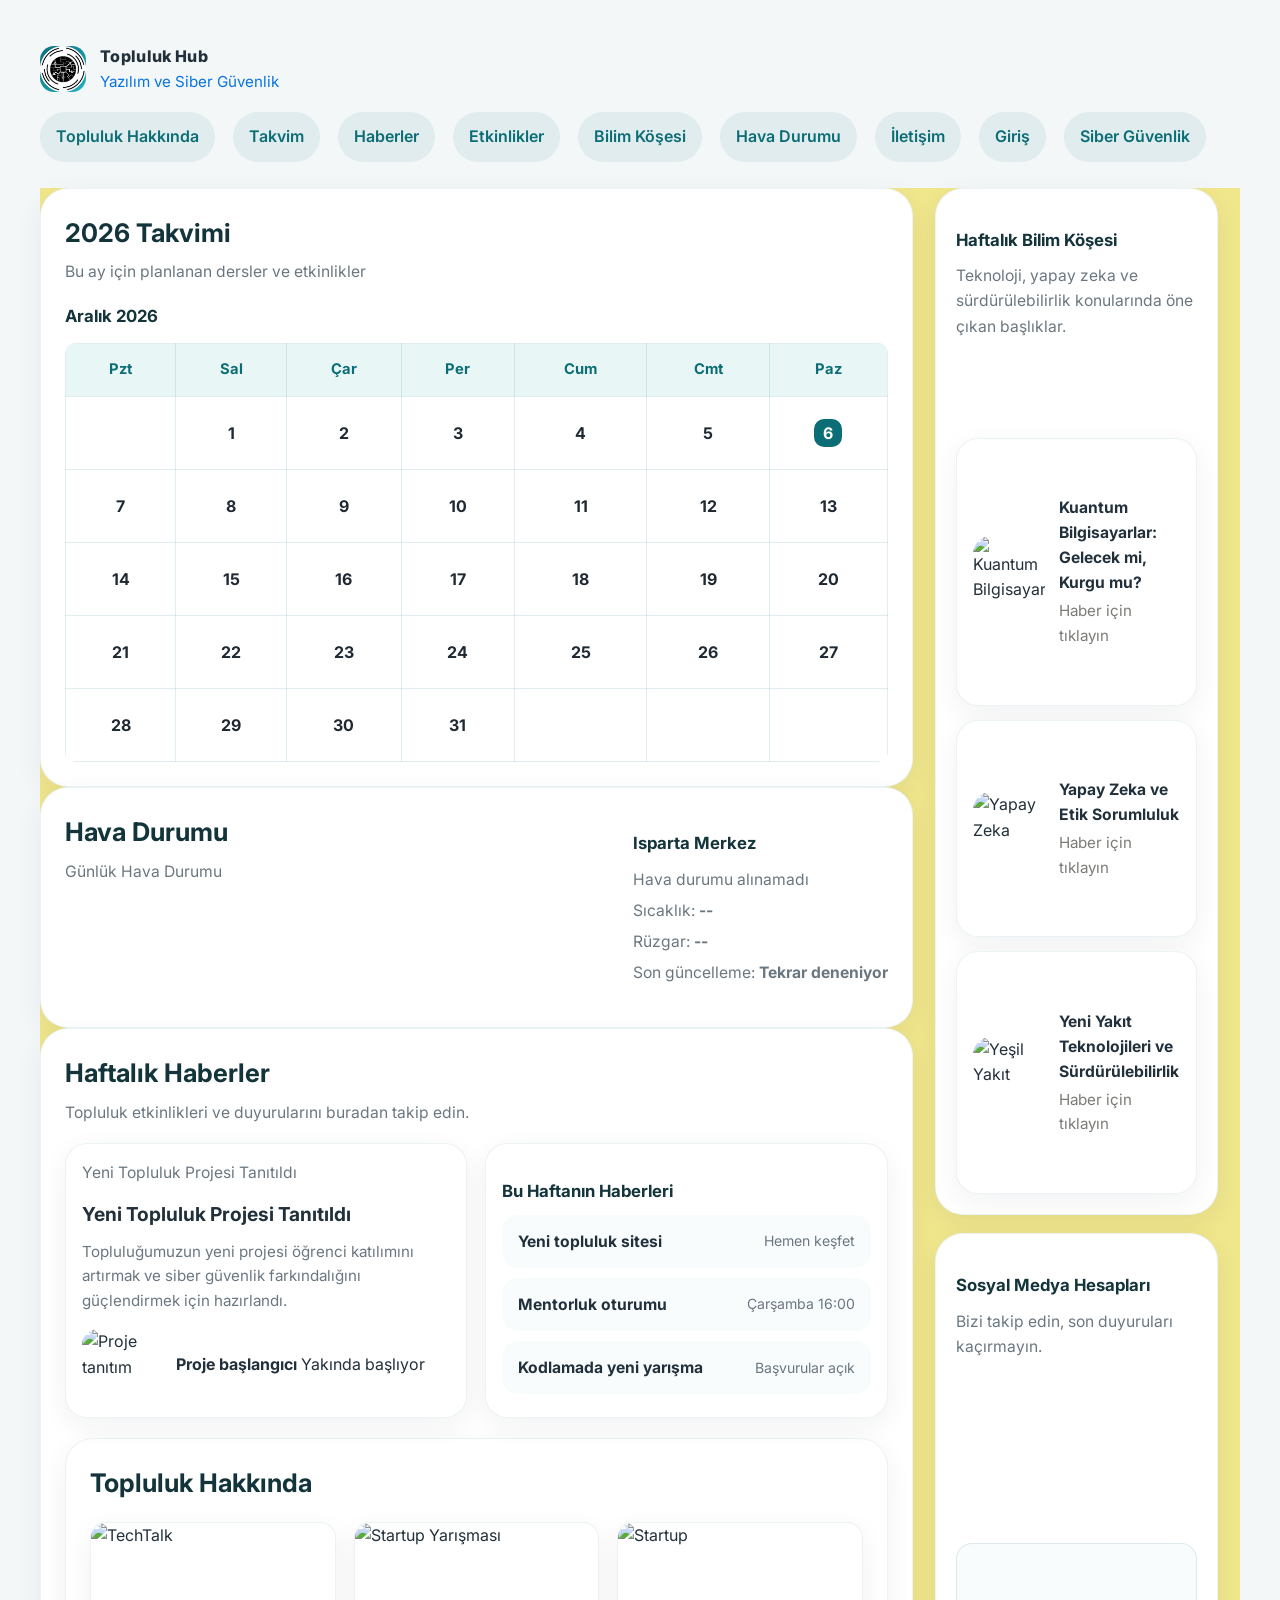
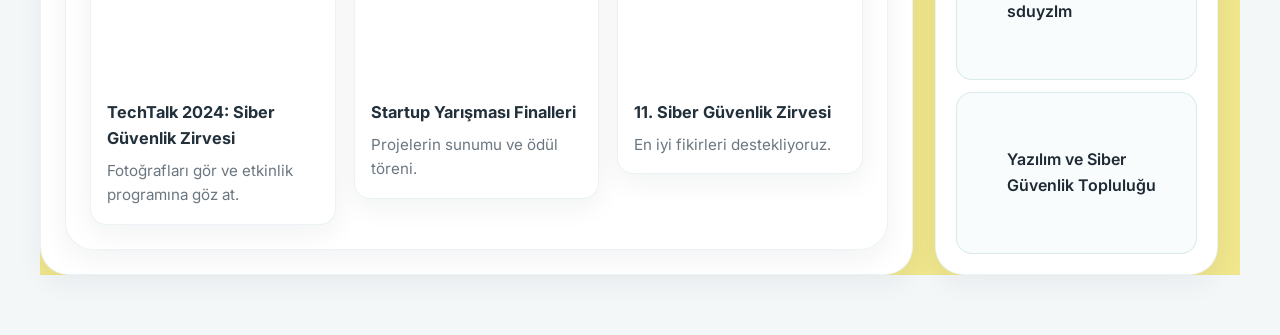
==== index.html @ b45e890d "Rename sdüyazılımvesibergüvenliktopluluğu.html to index.html" ====
<!DOCTYPE html>
<html lang="tr">

<head>
    <meta charset="UTF-8">
    <meta name="viewport" content="width=device-width, initial-scale=1.0">
    <title>Topluluk Merkezi</title>
    <link rel="preconnect" href="https://fonts.googleapis.com">
    <link rel="preconnect" href="https://fonts.gstatic.com" crossorigin>
    <link href="https://fonts.googleapis.com/css2?family=Inter:wght@400;500;600;700;800&display=swap" rel="stylesheet">
    <link rel="stylesheet" href="topluluk.css">
    <link rel="stylesheet" href="etkinlik.css">
    <link rel="stylesheet" href="https://cdnjs.cloudflare.com/ajax/libs/font-awesome/7.0.1/css/all.min.css"
        crossorigin="anonymous" referrerpolicy="no-referrer" />
</head>

<body>
    <div class="page">
        <header class="topbar">
            <div class="brand">
                <div class="brand__logo"><img src="yazılım_siber_logo.png" alt="Logo"></div>
                <div class="brand__title">
                    <span>Topluluk Hub</span>
                    <span style="color: #0874e1;">Yazılım ve Siber Güvenlik</span>
                </div>
            </div>
            <nav class="nav-links">
                <a class="nav-link" href="ToplulukHakkinda.html">Topluluk Hakkında</a>
                <a class="nav-link" href="#program">Takvim</a>
                <a class="nav-link" href="#haberler">Haberler</a>
                <a class="nav-link" href="etkinlik.html">Etkinlikler</a>
                <a class="nav-link" href="#bilim">Bilim Köşesi</a>
                <a class="nav-link" href="hd.html">Hava Durumu</a>
                <a class="nav-link" href="iletisim.html">İletişim</a>
                <a class="nav-link" href="girisyap.html">Giriş</a>
                <a class="nav-link" href="syber.html">Siber Güvenlik</a>
            </nav>
        </header>

        <div class="layout">
            <main>
                <section class="panel" id="program">
                    <div class="section-header">
                        <div>
                            <h1 class="section-title" id="takvim-baslik">Takvim</h1>
                            <p class="section-subtitle">Bu ay için planlanan dersler ve etkinlikler</p>
                        </div>
                    </div>
                    <div>
                        <h2 class="card-title" id="takvim-ayi">JSON Takvimimiz</h2>
                        <table class="calendar">
                            <thead>
                                <tr>
                                    <th>Pzt</th>
                                    <th>Sal</th>
                                    <th>Çar</th>
                                    <th>Per</th>
                                    <th>Cum</th>
                                    <th>Cmt</th>
                                    <th>Paz</th>
                                </tr>
                            </thead>
                            <tbody id="takvim-gunleri"></tbody>
                        </table>
                    </div>
                </section>

                <section class="panel" id="program">
                    <div class="section-header">
                        <div class="section-header">
                            <div>
                                <h1 class="section-title">Hava Durumu</h1>
                                <p class="section-subtitle">Günlük Hava Durumu</p>
                            </div>
                        </div>
                        <div>
                            <h2 class="card-title">Isparta Merkez</h2>
                            <div class="weather-3d" id="weather-3d" aria-label="Canlı hava durumu görseli">
                                <div class="weather-orbit weather-orbit--one"></div>
                                <div class="weather-orbit weather-orbit--two"></div>
                                <div class="weather-sun"></div>
                                <div class="weather-cloud weather-cloud--one"></div>
                                <div class="weather-cloud weather-cloud--two"></div>
                                <div class="weather-rain"></div>
                            </div>
                            <p class="section-subtitle" id="hava-durumu-durum">Hava durumu yükleniyor...</p>
                            <p class="section-subtitle">Sıcaklık: <strong id="sicaklik">--</strong></p>
                            <p class="section-subtitle">Rüzgar: <strong id="ruzgar">--</strong></p>
                            <p class="section-subtitle">Son güncelleme: <strong id="hava-guncelleme">--</strong></p>
                        </div>
                    </div>
                </section>
                <section class="panel" id="haberler">
                    <div class="section-header">
                        <div>
                            <h1 class="section-title">Haftalık Haberler</h1>
                            <p class="section-subtitle">Topluluk etkinlikleri ve duyurularını buradan takip
                                edin.</p>
                        </div>
                    </div>
                    <div class="news-grid">
                        <article class="news-card">
                            <p class="section-subtitle">Yeni Topluluk Projesi Tanıtıldı</p>
                            <h3>Yeni Topluluk Projesi Tanıtıldı</h3>
                            <p>Topluluğumuzun yeni projesi öğrenci katılımını artırmak ve siber güvenlik
                                farkındalığını
                                güçlendirmek için hazırlandı.</p>
                            <div class="feature">
                                <img src="https://images.unsplash.com/photo-1542744173-8e7e53415bb0?auto=format&fit=crop&w=200&q=80"
                                    alt="Proje tanıtım">
                                <div>
                                    <strong>Proje başlangıcı</strong>
                                    <span>Yakında başlıyor</span>
                                </div>
                            </div>
                        </article>
                        <div class="news-card">
                            <h2 class="card-title">Bu Haftanın Haberleri</h2>
                            <ul class="news-list">
                                <li><strong>Yeni topluluk sitesi</strong><span>Hemen keşfet</span></li>
                                <li><strong>Mentorluk oturumu</strong><span>Çarşamba 16:00</span></li>
                                <li><strong>Kodlamada yeni yarışma</strong><span>Başvurular açık</span></li>
                            </ul>
                        </div>
                    </div>
                    <section class="panel" id="haberler"> <!-- section demek -->
                        <div class="section-header">
                            <div>
                                <h1 class="section-title">Topluluk Hakkında</h1>
                            </div>
                        </div>

                        <div class="events-row" id="etkinlikler">
                            <article class="event-card">
                                <a class="event-link" href="etkinlik.html">
                                    <img src="https://images.unsplash.com/photo-1500530855697-b586d89ba3ee?auto=format&fit=crop&w=640&q=80"
                                        alt="TechTalk">
                                    <div class="event-body">
                                        <h4>TechTalk 2024: Siber Güvenlik Zirvesi</h4>
                                        <p>Fotoğrafları gör ve etkinlik programına göz at.</p>
                                    </div>
                                </a>
                            </article>
                            <article class="event-card">
                                <a class="event-link" href="etkinlik.html">
                                    <img src="https://images.unsplash.com/photo-1519389950473-47ba0277781c?auto=format&fit=crop&w=640&q=80"
                                        alt="Startup Yarışması">
                                    <div class="event-body">
                                        <h4>Startup Yarışması Finalleri</h4>
                                        <p>Projelerin sunumu ve ödül töreni.</p>
                                    </div>
                                </a>
                            </article>
                            <article class="event-card">
                                <a class="event-link" href="https://e-safe.org/">
                                    <img src="https://e-safe.org/wp-content/uploads/2026/05/2560x1440_website_11-02-scaled.jpg"
                                        alt="Startup">
                                    <div class="event-body">
                                        <h4>11. Siber Güvenlik Zirvesi</h4>
                                        <p>En iyi fikirleri destekliyoruz.</p>
                                    </div>
                                </a>
                            </article>
                        </div>
                    </section>
            </main>
            <aside class="sidebar">
                <section class="panel small-card" id="bilim">
                    <div>
                        <h2 class="card-title">Haftalık Bilim Köşesi</h2>
                        <p class="section-subtitle">Teknoloji, yapay zeka ve sürdürülebilirlik konularında öne çıkan
                            başlıklar.</p>
                    </div>

                    <article class="science-item">
                        <img class="thumb"
                            src="https://images.unsplash.com/photo-1518770660439-4636190af475?auto=format&fit=crop&w=200&q=80"
                            alt="Kuantum Bilgisayarlar">
                        <div class="meta">
                            <strong>Kuantum Bilgisayarlar: Gelecek mi, Kurgu mu?</strong>
                            <p><a
                                    href="https://medium.com/@umutt.akbulut/quantum-computing-ve-gelece%C4%9Fi-teknolojinin-s%C4%B1n%C4%B1rlar%C4%B1n%C4%B1-zorlayan-bir-devrim-89dd7c114fd5">
                                    Haber için tıklayın</a></p>
                        </div>
                    </article>
                    <article class="science-item">
                        <img class="thumb"
                            src="https://images.unsplash.com/photo-1518770660439-4636190af475?auto=format&fit=crop&w=200&q=80"
                            alt="Yapay Zeka">
                        <div class="meta">
                            <strong>Yapay Zeka ve Etik Sorumluluk</strong>
                            <p><a
                                    href="https://www.d-teknoloji.com.tr/tr/blog/yapay-zeka-ve-etik-sorumlu-teknoloji-kullanimina-yonelik-lkeler-ve-uygulamalar">Haber
                                    için tıklayın</a></p>
                        </div>
                    </article>
                    <article class="science-item">
                        <img class="thumb"
                            src="https://images.unsplash.com/photo-1518770660439-4636190af475?auto=format&fit=crop&w=200&q=80"
                            alt="Yeşil Yakıt">
                        <div class="meta">
                            <strong>Yeni Yakıt Teknolojileri ve Sürdürülebilirlik</strong>
                            <p><a
                                    href="https://www.enerjiuzmanlari.org.tr/dergi/surdurulebilir-denizcilik-yakitlari-ve-ilgili-mevzuat-kuresel-ve-ab-perspektifleri-1/">Haber
                                    için tıklayın</a></p>
                        </div>
                    </article>
                </section>

                <section class="panel social-card">
                    <div>
                        <h2 class="card-title">Sosyal Medya Hesapları</h2>
                        <p class="section-subtitle">Bizi takip edin, son duyuruları kaçırmayın.</p>
                    </div>

                    <ul class="social-list">
                        <li>
                            <i class="fa-brands fa-instagram"></i><a
                                href="https://www.instagram.com/sduyzlm">sduyzlm</a>
                        </li>
                        <li>
                            <i class="fa-brands fa-linkedin"></i>
                            <a href="https://www.linkedin.com/company/sduyaz%C4%B1l%C4%B1m/">Yazılım ve Siber Güvenlik
                                Topluluğu</a>
                        </li>
                    </ul>
                </section>
            </aside>

            <section>

            </section>
        </div>
    </div>
    <script src="havaDurumu.js"></script>
    <script src="takvim.js"></script>
    <script src="syber.js"></script>
</body>

</html>
---- topluluk.css ----
:root {
    /* başlangıç değerleri */
    --bg: #000909;
    --card: #d16e6e;
    --primary: #0b6d75;
    --primary-soft: #418a4b;
    --text: #1f2933;
    --muted: #61707a;
    --accent: #1d9b6b;
    --border: rgba(145, 64, 119, 0.12);
    --shadow: 0 18px 50px rgba(15, 61, 73, 0.08);
}
table{
    border: #bdeb06;
    padding: 4px;
}

* {
    box-sizing: border-box;
}

body {
    /*tüm gövde stilini tanımlar*/
    margin: 0;
    font-family: 'Inter', sans-serif;
    background-color: #be9b5d;
    color: blueviolet;
    line-height: 1.6;
}

img {
    /*tüm resimler için*/
    max-width: 100%;
    display: block;
}

a {
    /*tüm bağlantılar için*/
    color: rgba(21, 27, 18, 0.573);
    text-decoration: none;
}
ul li:hover{
    background-color: rgb(42, 222, 10);
    
}

.page {
    max-width: 1310px;
    margin: 0 auto;
    padding: 24px 20px 40px;
}

.topbar {
    display: flex;
    /* görüntüyü flex*/
    justify-content: space-between;
    align-items: center;
    gap: 18px;
    flex-wrap: wrap;
    margin-bottom: 26px;
}

.brand {
    display: flex;
    align-items: center;
    gap: 14px;
}

.brand__logo {
    width: 46px;
    height: 46px;
    display: grid;
    place-items: center;
    border-radius: 14px;
    background: linear-gradient(135deg, #0d6f7f 0%, #20b2c2 100%);
    color: #fff;
    font-weight: 800;
    font-size: 1.1rem;
}

.brand__title {
    /* marka başlığı için */
    display: flex;
    flex-direction: column;
}

.brand__title span:first-child {
    /* marka adı için */
    font-weight: 800;
    letter-spacing: 0.02em;
}

.brand__title span:last-child {
    /* marka alt başlığı için */
    color: var(--primary-soft);
    font-size: 0.95rem;
}

.nav-links {
    /* navigasyon bağlantıları için */
    display: flex;
    gap: 18px;
    flex-wrap: wrap;
}

.nav-link {
    padding: 12px 16px;
    border-radius: 999px;
    background-color: rgba(11, 109, 117, 0.08);
    color: var(--primary);
    font-weight: 600;
    transition: background-color 0.2s ease;
}

.nav-link:hover {
    background-color: var(--primary-soft);
}

.layout {
    display: flex;
    grid-template-columns: 1.8fr 1fr;
    gap: 22px;
    /* gap özelliği : */
    background-color: khaki;
}

.panel {
    background: var(--card);
    border: 1px solid var(--border);
    border-radius: 28px;
    box-shadow: var(--shadow);
    padding: 24px;
}

.section-header {
    display: flex;
    justify-content: space-between;
    align-items: center;
    gap: 14px;
    margin-bottom: 18px;
}

.section-title {
    margin: 0;
    font-size: 1.35rem;
    font-weight: 700;
}

.section-subtitle {
    margin: 4px 0 0;
    color: var(--muted);
    font-size: 0.98rem;
}

.button-sm {
    display: inline-flex;
    align-items: center;
    justify-content: center;
    padding: 10px 16px;
    border-radius: 999px;
    border: 1px solid rgba(11, 109, 117, 0.18);
    background-color: #fff;
    color: var(--primary);
    font-weight: 600;
    cursor: pointer;
}

.schedule-grid {
    display: grid;
    grid-template-columns: repeat(5, minmax(0, 1fr));
    gap: 18px;
    margin-bottom: 20px;
}

.schedule-card {
    background: linear-gradient(180deg, #fbffff 0%, #e6fbfc 100%);
    border-radius: 22px;
    border: 1px solid rgba(11, 109, 117, 0.12);
    padding: 18px 16px;
    min-height: 150px;
    display: flex;
    flex-direction: column;
    justify-content: space-between;
}

.schedule-card h3 {
    margin: 0 0 8px;
    font-size: 1rem;
    color: var(--primary);
    letter-spacing: 0.02em;
}

.schedule-card p {
    margin: 6px 0;
    color: var(--muted);
    font-size: 0.95rem;
}

.calendar {
    width: 100%;
    border-collapse: collapse;
    margin-top: 14px;
}

.calendar th,
.calendar td {
    border: 1px solid rgba(11, 109, 117, 0.12);
    padding: 12px 10px;
    text-align: center;
    font-size: 0.92rem;
}

.calendar th {
    background: rgba(11, 109, 117, 0.08);
    color: var(--primary);
    font-weight: 700;
}

.calendar td.day {
    min-height: 72px;
    vertical-align: top;
}

.calendar td.day span {
    display: inline-flex;
    justify-content: center;
    align-items: center;
    width: 28px;
    height: 28px;
    border-radius: 10px;
    background-color: transparent;
    font-weight: 700;
    color: var(--text);
}

.calendar td.day.today span {
    background-color: var(--primary);
    color: #fff;
}

.calendar td.day .event {
    margin-top: 6px;
    display: inline-block;
    background-color: #deeff3;
    border-radius: 10px;
    padding: 6px 8px;
    color: var(--primary);
    font-size: 0.82rem;
}

.news-grid {
    display: grid;
    grid-template-columns: 1fr 1fr;
    gap: 18px;
    margin-bottom: 20px;
}

.news-card,
.event-card,
.science-item {
    background: var(--card);
    border: 1px solid var(--border);
    border-radius: 22px;
    box-shadow: var(--shadow);
    overflow: hidden;
}

.news-card {
    padding: 20px;
}

.news-card h3 {
    margin: 0 0 10px;
    font-size: 1.2rem;
}

.news-card p {
    margin: 0 0 14px;
    color: var(--muted);
}

.news-card .feature {
    display: grid;
    grid-template-columns: 80px 1fr;
    gap: 14px;
    align-items: center;
    margin-top: 16px;
}

.news-card .feature img {
    width: 100%;
    min-width: 80px;
    border-radius: 16px;
}

.news-list {
    list-style: none;
    padding: 0;
    margin: 0;
    display: grid;
    gap: 10px;
}

.news-list li {
    padding: 14px 16px;
    border-radius: 16px;
    background: #f8fcfd;
    display: flex;
    justify-content: space-between;
    align-items: center;
}

.news-list li strong {
    font-size: 0.98rem;
}

.news-list li span {
    color: var(--muted);
    font-size: 0.88rem;
}

.events-row {
    display: grid;
    grid-template-columns: repeat(3, 1fr);
    gap: 18px;
    margin-bottom: 0;
}

.event-card {
    overflow: hidden;
}

.event-card img {
    width: 100%;
    height: 140px;
    object-fit: cover;
}

.event-card .event-body {
    padding: 16px;
}

.event-card h4 {
    margin: 0 0 8px;
    font-size: 1rem;
}

.event-card p {
    margin: 0;
    color: var(--muted);
    font-size: 0.92rem;
}

.sidebar {
    display: grid;
    gap: 18px;
}

.card-title {
    margin: 0 0 10px;
    font-size: 1.1rem;
    font-weight: 700;
}

.small-card {
    padding: 20px;
    display: grid;
    gap: 14px;
}

.science-item {
    display: flex;
    gap: 14px;
    align-items: center;
    padding: 14px 16px;
}

.science-item .thumb {
    flex-shrink: 0;
    width: 72px;
    height: 72px;
    border-radius: 18px;
    object-fit: cover;
}

.science-item .meta {
    display: grid;
    gap: 4px;
}

.science-item .meta strong {
    display: block;
    font-size: 0.98rem;
}

.science-item .meta span {
    font-size: 0.86rem;
    color: var(--muted);
}

.social-card {
    padding: 20px;
    display: grid;
    gap: 14px;
}

.social-list {
    list-style: none;
    margin: 0;
    padding: 0;
    display: grid;
    gap: 12px;
}

.social-list li {
    display: flex;
    align-items: center;
    gap: 12px;
    padding: 12px 14px;
    border-radius: 16px;
    border: 1px solid rgba(11, 109, 117, 0.12);
    background-color: #f8fcfd;
    font-weight: 600;
}

.social-list li i {
    color: var(--primary);
    font-size: 1.1rem;
    width: 24px;
    text-align: center;
}

.social-list li a {
    flex: 1;
    color: var(--text);
    text-decoration: none;
}

.social-button {
    border: none;
    background-color: var(--primary);
    color: white;
    border-radius: 16px;
    padding: 12px 18px;
    width: 100%;
    font-weight: 700;
    cursor: pointer;
}

.footer-note {
    margin-top: 18px;
    font-size: 0.94rem;
    color: var(--muted);
}

@media (max-width: 1080px) {
    .layout {
        grid-template-columns: 1fr;
    }

    .events-row {
        grid-template-columns: 1fr;
    }

    .news-grid {
        grid-template-columns: 1fr;
    }
}

@media (max-width: 760px) {
    .schedule-grid {
        grid-template-columns: repeat(2, minmax(0, 1fr));
    }

    .news-grid,
    .events-row {
        gap: 14px;
    }

    .section-header {
        flex-direction: column;
        align-items: flex-start;
    }
}
---- etkinlik.css ----
:root{
    --bg: #f4f7f8;
    --card: #ffffff;
    --muted: #6b7780;
    --primary: #0b6d75;
    --accent: #18a785;
    --border: rgba(11,109,117,0.08);
    --shadow: 0 8px 28px rgba(10,40,50,0.06);
}
:root{
    --teal-100: #e9f6f6;
    --teal-200: #d8f0ef;
}
p{
    margin: 0;
    color: var(--muted);
    font-size: 0.95rem;
}
body{
    font-family: Inter, Arial, sans-serif;
    background: var(--bg);
    margin: 0;
    padding: 20px;
    color: #21303a;
}

.events-row{
    display: grid;
    grid-template-columns: repeat(3, 1fr);
    gap: 18px;
    align-items: start;
}

.event-card{
    background: var(--card);
    border: 1px solid var(--border);
    border-radius: 16px;
    overflow: hidden;
    box-shadow: var(--shadow);
    transition: transform 200ms ease, box-shadow 200ms ease;
}

.event-card:hover{
    transform: translateY(-6px);
    box-shadow: 0 22px 48px rgba(10,40,50,0.12);
}

.event-card img{
    width: 100%;
    height: 160px;
    object-fit: cover;
    display: block;
}

.event-body{
    padding: 14px 16px;
}

.event-body h4{
    margin: 0 0 8px;
    font-size: 1.02rem;
}

.event-body p{
    margin: 0;
    color: var(--muted);
    font-size: 0.95rem;
}

/* make the whole card clickable and remove default link styles */
.event-card .event-link{
    display:block;
    color: inherit;
    text-decoration: none;
}

.event-card .event-link img{display:block}

/* Small adjustments for news cards used on o2.html */
.news-card{padding:16px}
.news-card .feature img{height:72px;object-fit:cover}

@media (max-width: 1080px){
    .events-row{grid-template-columns: 1fr 1fr}
}

@media (max-width: 720px){
    .events-row{grid-template-columns: 1fr}
    body{padding:12px}
}

/* utility */
.center{text-align:center}

/* Calendar card (match the attached design) */
.calendar-card{
    background: var(--card);
    border-radius: 14px;
    padding: 28px;
    box-shadow: 0 12px 40px rgba(10,40,50,0.06);
    border: 1px solid rgba(11,109,117,0.05);
    max-width: 980px;
    margin: 18px auto;
}

.section-header{display:flex;align-items:flex-start;gap:12px;margin-bottom:18px}
.section-title{font-size:1.6rem;margin:0;color:#12343a}
.section-subtitle{margin:6px 0 0;color:var(--muted)}

.card-title{font-size:1.05rem;margin:18px 0 10px;color:#12343a}

.calendar{
    width:100%;
    border-collapse: collapse;
    background: transparent;
    border-radius: 10px;
    overflow: hidden;
}
.calendar thead th{
    background: var(--teal-100);
    color: var(--primary);
    font-weight:700;
    padding:14px 10px;
    text-align:center;
}
.calendar tbody td{
    border-top: 1px solid rgba(11,109,117,0.06);
    padding: 22px 8px;
    text-align:center;
    vertical-align: middle;
    font-weight:600;
    color:#0f2b2d;
    font-size:1rem;
}
.calendar tbody td span{display:inline-block;width:36px;height:36px;line-height:36px;border-radius:8px}
.calendar tbody td.today span{background:var(--primary);color:#fff}

/* remove default table cell focus outlines and make clickable days subtle */
.calendar tbody td:focus{outline:none}

@media (max-width:720px){
    .calendar tbody td{padding:14px 6px;font-size:0.98rem}
    .calendar-card{padding:16px}
}
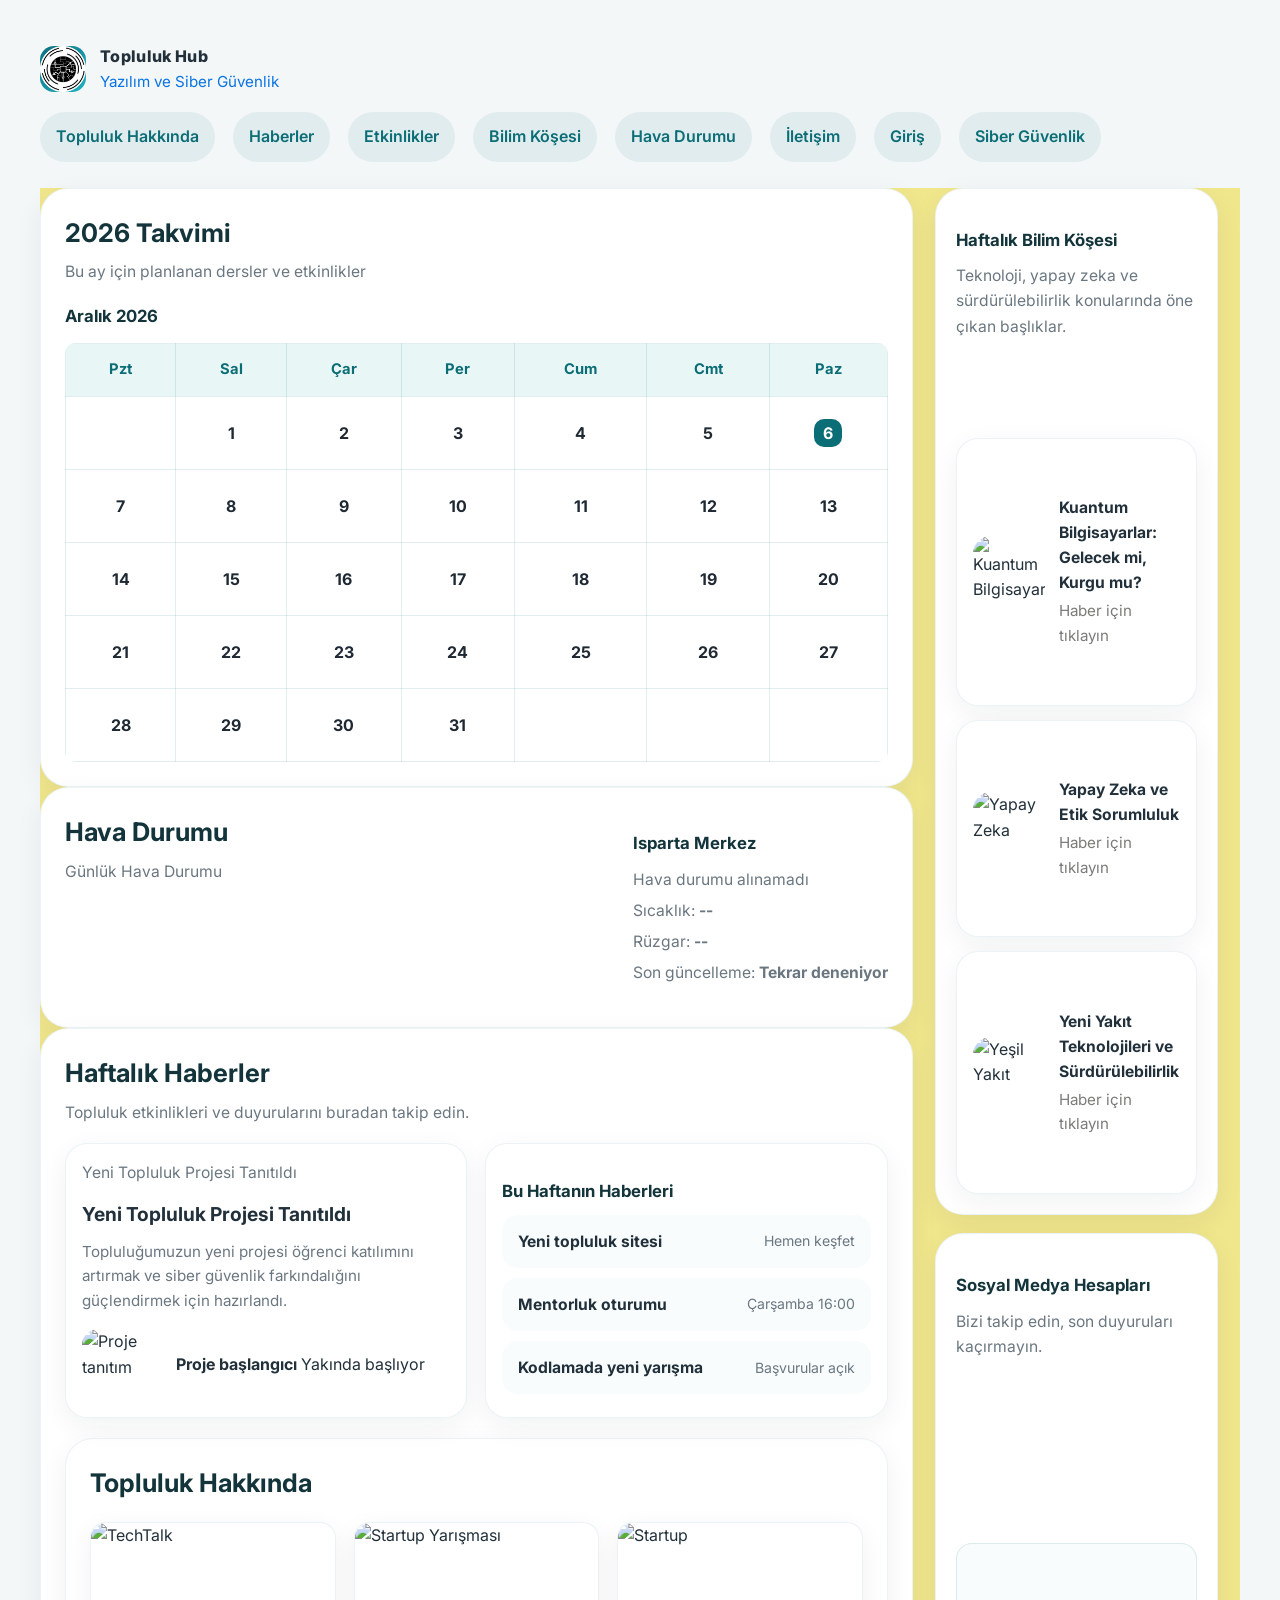
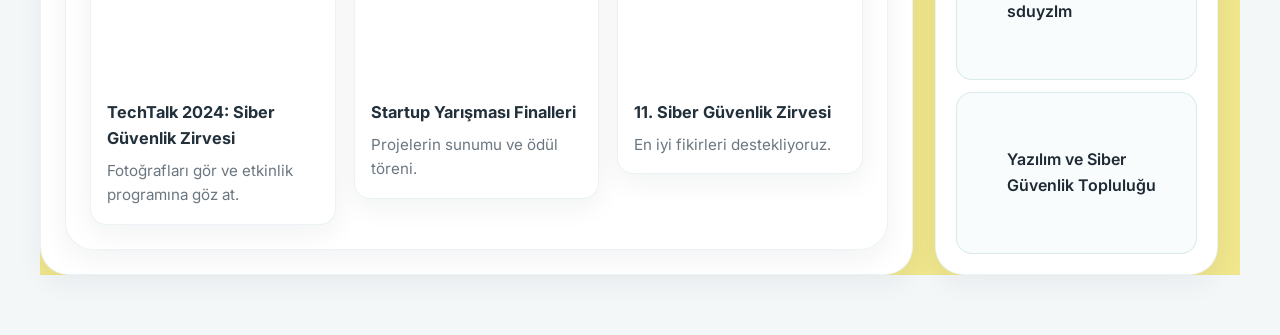
==== commit 6ae0b158: "Update index.html" ====
--- a/index.html
+++ b/index.html
@@ -3,6 +3,7 @@
 
 <head>
     <meta charset="UTF-8">
+    <meta name="viewport" content="width=device-width, initial-scale=1.0">
     <meta name="viewport" content="width=device-width, initial-scale=1.0">
     <title>Topluluk Merkezi</title>
     <link rel="preconnect" href="https://fonts.googleapis.com">
@@ -26,7 +27,6 @@
             </div>
             <nav class="nav-links">
                 <a class="nav-link" href="ToplulukHakkinda.html">Topluluk Hakkında</a>
-                <a class="nav-link" href="#program">Takvim</a>
                 <a class="nav-link" href="#haberler">Haberler</a>
                 <a class="nav-link" href="etkinlik.html">Etkinlikler</a>
                 <a class="nav-link" href="#bilim">Bilim Köşesi</a>
--- a/topluluk.css
+++ b/topluluk.css
@@ -481,4 +481,91 @@
         flex-direction: column;
         align-items: flex-start;
     }
-}+}
+/* ==========================================================
+   MOBİL VE TABLET UYUMLULUK DÜZENLEMELERİ
+   ========================================================== */
+
+/* 1. Global Taşma Önleme */
+*, *::before, *::after {
+  box-sizing: border-box;
+}
+
+html, body {
+  max-width: 100%;
+  overflow-x: hidden !important; /* Sağa kayma ve beyaz boşlukları engeller */
+}
+
+img {
+  max-width: 100%;
+  height: auto;
+}
+
+/* 2. Tablet ve Mobil Ekranlar (768px ve altı) */
+@media (max-width: 768px) {
+
+  /* Header ve Gezinme Menüsü */
+  header {
+    display: flex !important;
+    flex-direction: column !important;
+    align-items: center !important;
+    padding: 12px 10px !important;
+    gap: 12px !important;
+  }
+
+  header nav {
+    display: flex !important;
+    flex-wrap: wrap !important;
+    justify-content: center !important;
+    gap: 6px !important;
+    width: 100% !important;
+  }
+
+  header nav a {
+    font-size: 0.8rem !important;
+    padding: 6px 8px !important;
+    white-space: nowrap !important;
+  }
+
+  /* Masaüstünde yan yana duran Main ve Aside alanlarını tek sütuna indir */
+  div:has(> main),
+  .main-container,
+  .content-wrapper {
+    display: flex !important;
+    flex-direction: column !important;
+    width: 100% !important;
+  }
+
+  main, aside {
+    width: 100% !important;
+    max-width: 100% !important;
+    padding: 0 12px !important;
+  }
+
+  /* Takvim Tablosunun Ekranı Patlatmasını Önleme */
+  table {
+    display: block !important;
+    width: 100% !important;
+    overflow-x: auto !important; /* Tablo mobilde kendi içinde sağa-sola kaydırılır */
+    -webkit-overflow-scrolling: touch;
+    font-size: 0.75rem !important;
+  }
+
+  table th, table td {
+    padding: 4px 2px !important;
+    min-width: 34px !important;
+    text-align: center !important;
+  }
+
+  /* Kartlar ve Haber Kutuları */
+  article {
+    width: 100% !important;
+    margin-bottom: 15px !important;
+  }
+
+  article img {
+    width: 100% !important;
+    height: auto !important;
+    object-fit: cover !important;
+  }
+}
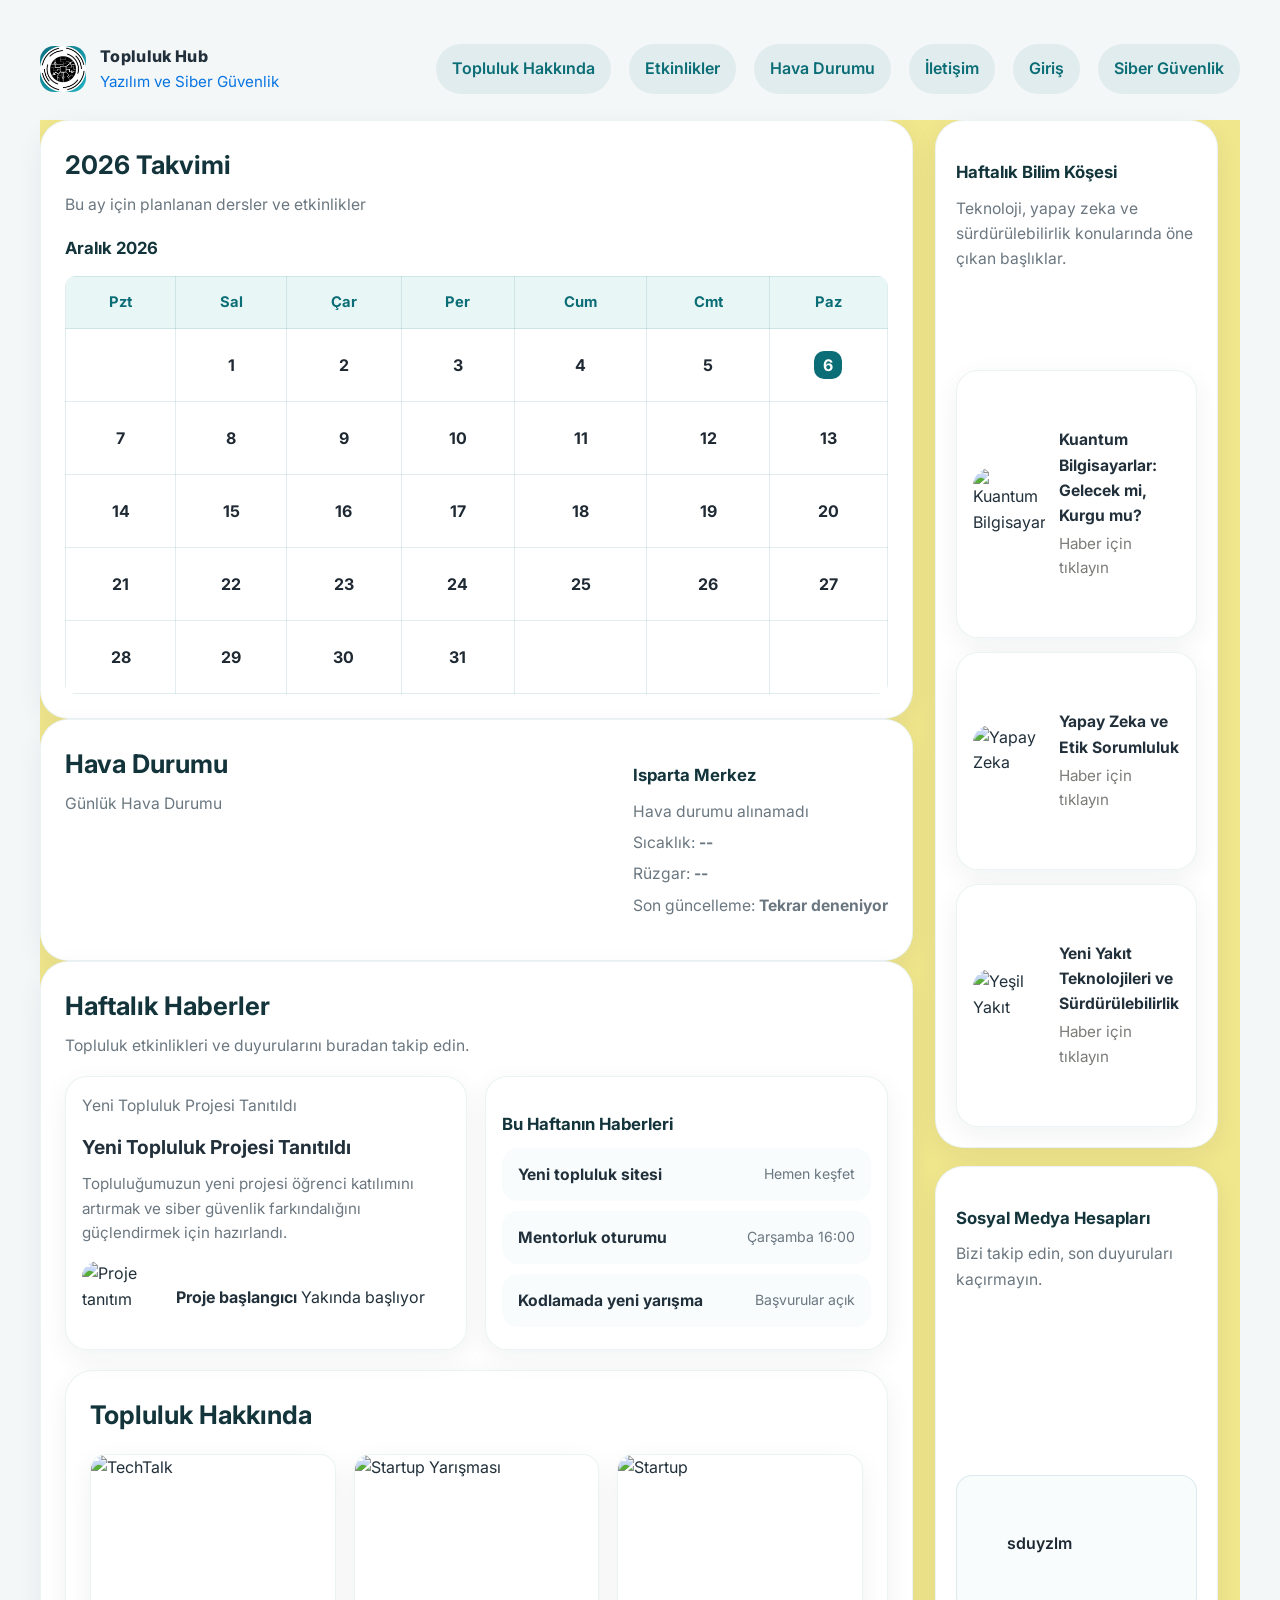
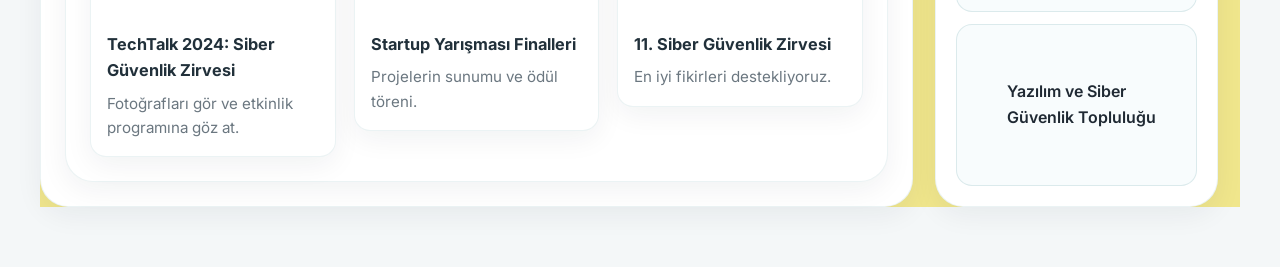
==== commit 973fbf8c: "Fix HTML structure and remove duplicate elements" ====
--- a/index.html
+++ b/index.html
@@ -27,12 +27,10 @@
             </div>
             <nav class="nav-links">
                 <a class="nav-link" href="ToplulukHakkinda.html">Topluluk Hakkında</a>
-                <a class="nav-link" href="#haberler">Haberler</a>
                 <a class="nav-link" href="etkinlik.html">Etkinlikler</a>
-                <a class="nav-link" href="#bilim">Bilim Köşesi</a>
                 <a class="nav-link" href="hd.html">Hava Durumu</a>
                 <a class="nav-link" href="iletisim.html">İletişim</a>
-                <a class="nav-link" href="girisyap.html">Giriş</a>
+                <a class="nav-link" href="giris.html">Giriş</a>
                 <a class="nav-link" href="syber.html">Siber Güvenlik</a>
             </nav>
         </header>
